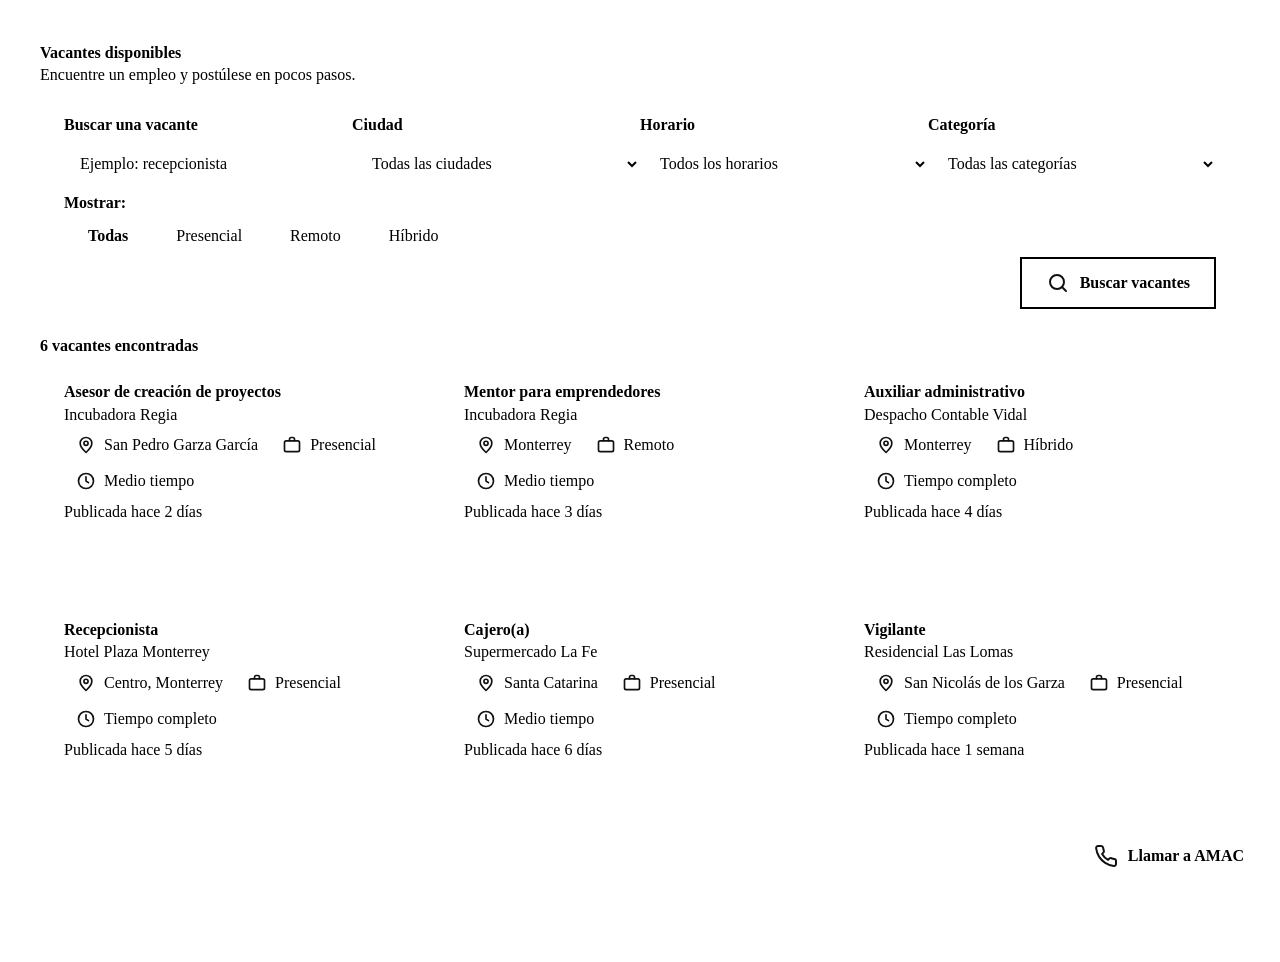
==== index.html @ e0e10a8a "Listado de vacantes, detalle y componentes de Persona 1" ====
<!DOCTYPE html>
<html lang="es">
<head>
  <meta charset="UTF-8">
  <meta name="viewport" content="width=device-width, initial-scale=1.0">
  <title>Vacantes disponibles | AMAC</title>
  <meta name="description" content="Encuentre un empleo y postúlese en pocos pasos. Vacantes en Monterrey y su área metropolitana.">
  <link rel="preconnect" href="https://fonts.googleapis.com">
  <link rel="preconnect" href="https://fonts.gstatic.com" crossorigin>
  <link rel="stylesheet" href="https://fonts.googleapis.com/css2?family=Baskervville:wght@400;600&amp;family=Work+Sans:wght@400;600;700&amp;display=swap">
  <link rel="stylesheet" href="css/variables.css">
  <link rel="stylesheet" href="css/base.css">
  <link rel="stylesheet" href="css/layout.css">
  <link rel="stylesheet" href="css/componentes.css">
</head>
<body>
  <a class="saltar-contenido" href="#principal">Saltar al contenido</a>

  <header class="encabezado">
    <div class="contenedor encabezado__interior">
      <a class="encabezado__marca" href="index.html" aria-label="AMAC, ir al inicio">AMAC</a>
      <nav class="navegacion" aria-label="Navegación principal">
        <ul class="navegacion__lista">
          <li><a class="navegacion__enlace" href="index.html" aria-current="page">Vacantes</a></li>
          <li><a class="navegacion__enlace" href="mis-solicitudes.html">Mis solicitudes</a></li>
          <li><a class="navegacion__enlace" href="empresa-vacantes.html">Para empresas</a></li>
          <li><a class="navegacion__enlace" href="login.html">Iniciar sesión</a></li>
          <li><a class="navegacion__enlace navegacion__enlace--destacado" href="registro-candidato.html">Crear cuenta</a></li>
        </ul>
      </nav>
    </div>
  </header>

  <main class="principal" id="principal">
    <div class="contenedor">
      <div class="cabecera-pagina">
        <h1>Vacantes disponibles</h1>
        <p class="cabecera-pagina__descripcion">Encuentre un empleo y postúlese en pocos pasos.</p>
      </div>

      <form class="buscador-filtros" action="index.html" method="get" role="search" aria-label="Buscar vacantes">
        <div class="buscador-filtros__campos">
          <div class="buscador-filtros__campo">
            <label class="buscador-filtros__etiqueta" for="buscar-vacante">Buscar una vacante</label>
            <input class="buscador-filtros__control" type="search" id="buscar-vacante" name="busqueda" autocomplete="off" placeholder="Ejemplo: recepcionista">
          </div>
          <div class="buscador-filtros__campo">
            <label class="buscador-filtros__etiqueta" for="ciudad">Ciudad</label>
            <select class="buscador-filtros__control" id="ciudad" name="ciudad">
            <option value="">Todas las ciudades</option>
            <option value="monterrey">Monterrey</option>
            <option value="san-pedro">San Pedro Garza García</option>
            <option value="santa-catarina">Santa Catarina</option>
            <option value="san-nicolas">San Nicolás de los Garza</option>
            <option value="guadalupe">Guadalupe</option>
            </select>
          </div>
          <div class="buscador-filtros__campo">
            <label class="buscador-filtros__etiqueta" for="horario">Horario</label>
            <select class="buscador-filtros__control" id="horario" name="horario">
            <option value="">Todos los horarios</option>
            <option value="medio-tiempo">Medio tiempo</option>
            <option value="tiempo-completo">Tiempo completo</option>
            <option value="por-horas">Por horas</option>
            </select>
          </div>
          <div class="buscador-filtros__campo">
            <label class="buscador-filtros__etiqueta" for="categoria">Categoría</label>
            <select class="buscador-filtros__control" id="categoria" name="categoria">
            <option value="">Todas las categorías</option>
            <option value="administracion">Administración</option>
            <option value="atencion">Atención al cliente</option>
            <option value="seguridad">Seguridad</option>
            <option value="ventas">Ventas y cajas</option>
            <option value="asesoria">Asesoría y capacitación</option>
            </select>
          </div>
        </div>

        <fieldset class="buscador-filtros__grupo">
          <legend class="buscador-filtros__leyenda">Mostrar:</legend>
          <div class="buscador-filtros__opciones">
            <div class="buscador-filtros__opcion">
              <input class="buscador-filtros__radio" type="radio" id="modalidad-todas" name="modalidad" value="todas" checked>
              <label class="buscador-filtros__chip" for="modalidad-todas">Todas</label>
            </div>
            <div class="buscador-filtros__opcion">
              <input class="buscador-filtros__radio" type="radio" id="modalidad-presencial" name="modalidad" value="presencial">
              <label class="buscador-filtros__chip" for="modalidad-presencial">Presencial</label>
            </div>
            <div class="buscador-filtros__opcion">
              <input class="buscador-filtros__radio" type="radio" id="modalidad-remoto" name="modalidad" value="remoto">
              <label class="buscador-filtros__chip" for="modalidad-remoto">Remoto</label>
            </div>
            <div class="buscador-filtros__opcion">
              <input class="buscador-filtros__radio" type="radio" id="modalidad-hibrido" name="modalidad" value="hibrido">
              <label class="buscador-filtros__chip" for="modalidad-hibrido">Híbrido</label>
            </div>
          </div>
        </fieldset>

        <div class="buscador-filtros__acciones">
          <button class="boton boton--acento" type="submit">
            <img class="boton__icono" src="img/icono-buscar.svg" alt="" width="24" height="24">
            Buscar vacantes
          </button>
        </div>
      </form>

      <p class="conteo-resultados" aria-live="polite">6 vacantes encontradas</p>

      <section class="lista-vacantes" aria-label="Resultados de vacantes">
        <article class="tarjeta-vacante">
          <h2 class="tarjeta-vacante__titulo">Asesor de creación de proyectos</h2>
          <p class="tarjeta-vacante__empresa">Incubadora Regia</p>
          <ul class="tarjeta-vacante__datos">
            <li class="etiqueta-dato"><img class="etiqueta-dato__icono" src="img/icono-ubicacion.svg" alt="" width="20" height="20"><span>San Pedro Garza García</span></li>
            <li class="etiqueta-dato"><img class="etiqueta-dato__icono" src="img/icono-maletin.svg" alt="" width="20" height="20"><span>Presencial</span></li>
            <li class="etiqueta-dato"><img class="etiqueta-dato__icono" src="img/icono-reloj.svg" alt="" width="20" height="20"><span>Medio tiempo</span></li>
          </ul>
          <p class="tarjeta-vacante__publicada">Publicada hace 2 días</p>
          <div class="tarjeta-vacante__accion">
            <a class="boton boton--primario boton--bloque" href="vacante.html" aria-label="Ver vacante de Asesor de creación de proyectos en Incubadora Regia">Ver vacante</a>
          </div>
        </article>
        <article class="tarjeta-vacante">
          <h2 class="tarjeta-vacante__titulo">Mentor para emprendedores</h2>
          <p class="tarjeta-vacante__empresa">Incubadora Regia</p>
          <ul class="tarjeta-vacante__datos">
            <li class="etiqueta-dato"><img class="etiqueta-dato__icono" src="img/icono-ubicacion.svg" alt="" width="20" height="20"><span>Monterrey</span></li>
            <li class="etiqueta-dato"><img class="etiqueta-dato__icono" src="img/icono-maletin.svg" alt="" width="20" height="20"><span>Remoto</span></li>
            <li class="etiqueta-dato"><img class="etiqueta-dato__icono" src="img/icono-reloj.svg" alt="" width="20" height="20"><span>Medio tiempo</span></li>
          </ul>
          <p class="tarjeta-vacante__publicada">Publicada hace 3 días</p>
          <div class="tarjeta-vacante__accion">
            <a class="boton boton--primario boton--bloque" href="vacante.html" aria-label="Ver vacante de Mentor para emprendedores en Incubadora Regia">Ver vacante</a>
          </div>
        </article>
        <article class="tarjeta-vacante">
          <h2 class="tarjeta-vacante__titulo">Auxiliar administrativo</h2>
          <p class="tarjeta-vacante__empresa">Despacho Contable Vidal</p>
          <ul class="tarjeta-vacante__datos">
            <li class="etiqueta-dato"><img class="etiqueta-dato__icono" src="img/icono-ubicacion.svg" alt="" width="20" height="20"><span>Monterrey</span></li>
            <li class="etiqueta-dato"><img class="etiqueta-dato__icono" src="img/icono-maletin.svg" alt="" width="20" height="20"><span>Híbrido</span></li>
            <li class="etiqueta-dato"><img class="etiqueta-dato__icono" src="img/icono-reloj.svg" alt="" width="20" height="20"><span>Tiempo completo</span></li>
          </ul>
          <p class="tarjeta-vacante__publicada">Publicada hace 4 días</p>
          <div class="tarjeta-vacante__accion">
            <a class="boton boton--primario boton--bloque" href="vacante.html" aria-label="Ver vacante de Auxiliar administrativo en Despacho Contable Vidal">Ver vacante</a>
          </div>
        </article>
        <article class="tarjeta-vacante">
          <h2 class="tarjeta-vacante__titulo">Recepcionista</h2>
          <p class="tarjeta-vacante__empresa">Hotel Plaza Monterrey</p>
          <ul class="tarjeta-vacante__datos">
            <li class="etiqueta-dato"><img class="etiqueta-dato__icono" src="img/icono-ubicacion.svg" alt="" width="20" height="20"><span>Centro, Monterrey</span></li>
            <li class="etiqueta-dato"><img class="etiqueta-dato__icono" src="img/icono-maletin.svg" alt="" width="20" height="20"><span>Presencial</span></li>
            <li class="etiqueta-dato"><img class="etiqueta-dato__icono" src="img/icono-reloj.svg" alt="" width="20" height="20"><span>Tiempo completo</span></li>
          </ul>
          <p class="tarjeta-vacante__publicada">Publicada hace 5 días</p>
          <div class="tarjeta-vacante__accion">
            <a class="boton boton--primario boton--bloque" href="vacante.html" aria-label="Ver vacante de Recepcionista en Hotel Plaza Monterrey">Ver vacante</a>
          </div>
        </article>
        <article class="tarjeta-vacante">
          <h2 class="tarjeta-vacante__titulo">Cajero(a)</h2>
          <p class="tarjeta-vacante__empresa">Supermercado La Fe</p>
          <ul class="tarjeta-vacante__datos">
            <li class="etiqueta-dato"><img class="etiqueta-dato__icono" src="img/icono-ubicacion.svg" alt="" width="20" height="20"><span>Santa Catarina</span></li>
            <li class="etiqueta-dato"><img class="etiqueta-dato__icono" src="img/icono-maletin.svg" alt="" width="20" height="20"><span>Presencial</span></li>
            <li class="etiqueta-dato"><img class="etiqueta-dato__icono" src="img/icono-reloj.svg" alt="" width="20" height="20"><span>Medio tiempo</span></li>
          </ul>
          <p class="tarjeta-vacante__publicada">Publicada hace 6 días</p>
          <div class="tarjeta-vacante__accion">
            <a class="boton boton--primario boton--bloque" href="vacante.html" aria-label="Ver vacante de Cajero(a) en Supermercado La Fe">Ver vacante</a>
          </div>
        </article>
        <article class="tarjeta-vacante">
          <h2 class="tarjeta-vacante__titulo">Vigilante</h2>
          <p class="tarjeta-vacante__empresa">Residencial Las Lomas</p>
          <ul class="tarjeta-vacante__datos">
            <li class="etiqueta-dato"><img class="etiqueta-dato__icono" src="img/icono-ubicacion.svg" alt="" width="20" height="20"><span>San Nicolás de los Garza</span></li>
            <li class="etiqueta-dato"><img class="etiqueta-dato__icono" src="img/icono-maletin.svg" alt="" width="20" height="20"><span>Presencial</span></li>
            <li class="etiqueta-dato"><img class="etiqueta-dato__icono" src="img/icono-reloj.svg" alt="" width="20" height="20"><span>Tiempo completo</span></li>
          </ul>
          <p class="tarjeta-vacante__publicada">Publicada hace 1 semana</p>
          <div class="tarjeta-vacante__accion">
            <a class="boton boton--primario boton--bloque" href="vacante.html" aria-label="Ver vacante de Vigilante en Residencial Las Lomas">Ver vacante</a>
          </div>
        </article>
      </section>
    </div>
  </main>

  <footer class="pie">
    <div class="contenedor pie__rejilla">
      <div>
        <p class="pie__marca">AMAC</p>
        <p>Plataforma de empleo para personas adultas mayores en Monterrey y su área metropolitana.</p>
      </div>
      <nav aria-label="Enlaces del pie de página">
        <p class="pie__titulo">Explorar</p>
        <ul class="pie__lista">
          <li><a class="pie__enlace" href="index.html">Vacantes disponibles</a></li>
          <li><a class="pie__enlace" href="mis-solicitudes.html">Mis solicitudes</a></li>
          <li><a class="pie__enlace" href="empresa-vacantes.html">Para empresas</a></li>
        </ul>
      </nav>
      <div>
        <p class="pie__titulo">¿Necesita ayuda?</p>
        <p>Llámenos y con gusto le ayudamos a postularse.</p>
        <p><a class="pie__enlace" href="tel:+528100000000">81 0000 0000</a></p>
      </div>
    </div>
    <div class="contenedor">
      <p class="pie__legal">© 2026 AMAC · Proyecto escolar OT2026-WEB</p>
    </div>
  </footer>

  <a class="boton-ayuda" href="tel:+528100000000">
    <img class="boton-ayuda__icono" src="img/icono-telefono.svg" alt="" width="24" height="24">
    <span>Llamar a AMAC</span>
  </a>
</body>
</html>
---- css/base.css ----
*,
*::before,
*::after { box-sizing: border-box; }

html { font-size: 100%; -webkit-text-size-adjust: 100%; }

body {
  margin: 0;
  background: var(--color-fondo);
  color: var(--color-texto);
  font-family: var(--fuente-base);
  font-size: var(--texto-base);
  line-height: 1.6;
}

h1, h2, h3 {
  margin: 0 0 var(--espacio-s);
  font-family: var(--fuente-titulo);
  font-weight: 600;
  line-height: 1.2;
}
h1 { font-size: var(--texto-h1); }
h2 { font-size: var(--texto-h2); }
h3 { font-size: var(--texto-base); }

p { margin: 0 0 var(--espacio-m); }

a { color: var(--color-primario); text-underline-offset: 0.2em; }
a:hover { text-decoration-thickness: 3px; }

img, svg { max-width: 100%; }
img { height: auto; }

button, input, select, textarea { font: inherit; color: inherit; }


:focus-visible {
  outline: 3px solid var(--color-foco);
  outline-offset: 3px;
}

.saltar-contenido {
  position: absolute;
  left: -9999px;
  top: 0;
  z-index: 100;
  padding: 0.75rem 1.25rem;
  background: var(--color-fondo);
  color: var(--color-primario);
  font-weight: 700;
  border-radius: var(--radio);
}
.saltar-contenido:focus { left: 1rem; top: 1rem; }

@media (prefers-reduced-motion: reduce) {
  *, *::before, *::after { transition: none !important; animation: none !important; scroll-behavior: auto !important; }
}
---- css/layout.css ----
.contenedor {
  width: min(100% - 2rem, 1200px);
  margin-inline: auto;
}

/* ---------- Encabezado ---------- */
.encabezado {
  background: var(--color-cabecera);
  color: #ffffff;
}
.encabezado__interior {
  display: flex;
  flex-wrap: wrap;
  align-items: center;
  justify-content: space-between;
  gap: var(--espacio-s) var(--espacio-l);
  padding-block: var(--espacio-m);
}
.encabezado__marca {
  display: inline-flex;
  align-items: center;
  gap: 0.625rem;
  min-height: var(--altura-control);
  color: #ffffff;
  font-family: var(--fuente-titulo);
  font-size: 2.25rem;
  font-weight: 600;
  line-height: 1.2;
  text-decoration: none;
}
.encabezado__marca::before {
  content: "";
  width: 0.75rem;
  height: 0.75rem;
  border-radius: 50%;
  background: var(--color-acento);
}

.navegacion__lista {
  display: flex;
  flex-wrap: wrap;
  gap: var(--espacio-s);
  margin: 0;
  padding: 0;
  list-style: none;
}
.navegacion__enlace {
  display: inline-flex;
  align-items: center;
  min-height: var(--altura-control);
  padding: 0.25rem 1rem;
  border-bottom: 3px solid transparent;
  border-radius: var(--radio);
  color: #ffffff;
  font-weight: 600;
  text-decoration: none;
}
.navegacion__enlace:hover { background: rgb(255 255 255 / 0.15); }
.navegacion__enlace[aria-current="page"] { border-bottom-color: var(--color-acento); }
.navegacion__enlace--destacado { background: #ffffff; color: var(--color-primario); }
.navegacion__enlace--destacado:hover { background: var(--color-fondo-busqueda); }

.encabezado :focus-visible,
.pie :focus-visible { outline-color: var(--color-foco-oscuro); }

/* ---------- Contenido principal ---------- */
.principal { padding-block: var(--espacio-l) var(--espacio-xl); }

.cabecera-pagina { margin-bottom: var(--espacio-l); }
.cabecera-pagina__descripcion { margin: 0; color: var(--color-texto-suave); }

/* ---------- Rejilla de vacantes  ---------- */
.lista-vacantes {
  display: grid;
  grid-template-columns: 1fr;
  gap: var(--espacio-l);
}

/* ---------- Detalle de vacante ---------- */
.detalle-vacante {
  display: grid;
  grid-template-columns: minmax(0, 1fr);
  gap: var(--espacio-l);
}

/* ---------- Pie de pagina ---------- */
.pie {
  padding-block: var(--espacio-l) 6rem; /* espacio extra: no tapar contenido con el boton flotante */
  background: var(--color-primario);
  color: #ffffff;
}
.pie__rejilla {
  display: grid;
  grid-template-columns: 1fr;
  gap: var(--espacio-l);
}
.pie__marca {
  margin-bottom: var(--espacio-s);
  font-family: var(--fuente-titulo);
  font-size: 2rem;
  font-weight: 600;
}
.pie__titulo { margin-bottom: var(--espacio-s); font-weight: 700; }
.pie__lista { margin: 0; padding: 0; list-style: none; }
.pie__enlace {
  display: inline-flex;
  align-items: center;
  min-height: var(--altura-control);
  color: #ffffff;
}
.pie__legal {
  margin: var(--espacio-l) 0 0;
  padding-top: var(--espacio-m);
  border-top: 1px solid rgb(255 255 255 / 0.35);
}

/* ---------- Tablet ---------- */
@media (min-width: 768px) {
  h1 { font-size: var(--texto-h1-grande); }
  .lista-vacantes { grid-template-columns: repeat(2, 1fr); }
  .pie__rejilla { grid-template-columns: repeat(2, 1fr); }
}

/* ---------- Escritorio ---------- */
@media (min-width: 1024px) {
  .lista-vacantes { grid-template-columns: repeat(3, 1fr); }
  .pie__rejilla { grid-template-columns: 2fr 1fr 1fr; }

  .detalle-vacante {
    grid-template-columns: minmax(0, 1fr) 20rem;
    grid-template-areas:
      "encabezado lateral"
      "contenido  lateral";
    column-gap: var(--espacio-xl);
    align-items: start;
  }
  .detalle-vacante__encabezado { grid-area: encabezado; }
  .detalle-vacante__lateral { grid-area: lateral; }
  .detalle-vacante__contenido { grid-area: contenido; }
}
---- css/componentes.css ----
.boton {
  display: inline-flex;
  align-items: center;
  justify-content: center;
  gap: 0.625rem;
  min-height: var(--altura-control);
  padding: 0.75rem 1.5rem;
  border: 2px solid transparent;
  border-radius: var(--radio);
  font-weight: 700;
  line-height: 1.2;
  text-align: center;
  text-decoration: none;
  cursor: pointer;
}
.boton__icono { width: 1.5rem; height: 1.5rem; flex: none; }
.boton--bloque { width: 100%; }

.boton--primario { background: var(--color-primario); border-color: var(--color-primario); color: #ffffff; }
.boton--primario:hover { background: var(--color-primario-oscuro); }

/* Texto oscuro sobre coral: 8.5:1 (blanco sobre coral solo daba 2.5:1) */
.boton--acento { background: var(--color-acento); border-color: var(--color-acento); color: var(--color-texto); }
.boton--acento:hover { background: var(--color-acento-oscuro); border-color: var(--color-acento-oscuro); }

.boton--secundario { background: #ffffff; border-color: var(--color-primario); color: var(--color-primario); }
.boton--secundario:hover { background: var(--color-fondo-busqueda); }

/* ---------- Dato en forma de pastilla  ---------- */
.etiqueta-dato {
  display: inline-flex;
  align-items: center;
  gap: 0.5rem;
  min-height: 2.25rem;
  padding: 0.25rem 0.75rem;
  background: #ffffff;
  border: 1px solid var(--color-borde-tarjeta);
  border-radius: var(--radio);
}
.etiqueta-dato__icono { width: 1.25rem; height: 1.25rem; flex: none; }

/* ---------- Tarjeta de vacante  ---------- */
.tarjeta-vacante {
  display: flex;
  flex-direction: column;
  gap: var(--espacio-m);
  padding: 1.5rem;
  background: var(--color-fondo-tarjeta);
  border: 1px solid var(--color-borde-tarjeta);
  border-radius: var(--radio);
}
.tarjeta-vacante__titulo { margin: 0; font-size: var(--texto-titulo-tarjeta); }
.tarjeta-vacante__empresa { margin: 0; color: var(--color-texto-suave); }
.tarjeta-vacante__datos { display: flex; flex-wrap: wrap; gap: var(--espacio-s); margin: 0; padding: 0; list-style: none; }
.tarjeta-vacante__publicada { margin: 0; color: var(--color-texto-suave); }
.tarjeta-vacante__accion { margin-top: auto; }

/* ---------- Buscador y filtros  ---------- */
.buscador-filtros {
  display: grid;
  grid-template-columns: minmax(0, 1fr);
  gap: var(--espacio-l);
  padding: 1.5rem;
  background: var(--color-fondo-busqueda);
  border-radius: var(--radio);
}
.buscador-filtros__campos { display: grid; grid-template-columns: minmax(0, 1fr); gap: var(--espacio-m); }
.buscador-filtros__campo { display: flex; flex-direction: column; gap: var(--espacio-s); }
.buscador-filtros__etiqueta { font-weight: 600; }
.buscador-filtros__control {
  width: 100%;
  min-width: 0;
  min-height: 3.25rem;
  padding: 0.5rem 1rem;
  background: #ffffff;
  border: 2px solid var(--color-borde-campo);
  border-radius: var(--radio);
}
.buscador-filtros__control::placeholder { color: var(--color-texto-suave); opacity: 1; }

.buscador-filtros__grupo { margin: 0; padding: 0; border: 0; min-width: 0; }
.buscador-filtros__leyenda { margin-bottom: var(--espacio-s); padding: 0; font-weight: 600; }
.buscador-filtros__opciones { display: flex; flex-wrap: wrap; gap: var(--espacio-s) var(--espacio-m); }
.buscador-filtros__opcion { position: relative; }
.buscador-filtros__radio { position: absolute; top: 0; left: 0; width: 1px; height: 1px; opacity: 0; }
.buscador-filtros__chip {
  display: inline-flex;
  align-items: center;
  min-height: var(--altura-control);
  padding: 0.5rem 1.5rem;
  background: #ffffff;
  border: 2px solid var(--color-borde-campo);
  border-radius: var(--radio);
  cursor: pointer;
}
.buscador-filtros__radio:checked + .buscador-filtros__chip { background: var(--color-acento); font-weight: 700; }
.buscador-filtros__radio:focus-visible + .buscador-filtros__chip { outline: 3px solid var(--color-foco); outline-offset: 3px; }
.buscador-filtros__acciones { display: flex; }

.conteo-resultados { margin: var(--espacio-l) 0 var(--espacio-m); font-weight: 600; }

/* ---------- Detalle de vacantes ---------- */
.detalle-vacante__volver {
  display: inline-flex;
  align-items: center;
  gap: var(--espacio-s);
  min-height: var(--altura-control);
  margin-bottom: var(--espacio-m);
  color: var(--color-texto);
  font-weight: 700;
}
.detalle-vacante__volver-icono { width: 1.25rem; height: 1.25rem; }
.detalle-vacante__empresa { margin: 0 0 var(--espacio-m); font-weight: 700; }
.detalle-vacante__etiquetas { display: flex; flex-wrap: wrap; gap: var(--espacio-s); margin: 0; padding: 0; list-style: none; }

.detalle-vacante__contenido h2 { margin: var(--espacio-l) 0 var(--espacio-s); font-size: var(--texto-seccion); font-weight: 400; }
.detalle-vacante__contenido h2:first-child { margin-top: 0; }
.detalle-vacante__contenido p,
.detalle-vacante__lista { font-size: var(--texto-lista); line-height: 1.8; }
.detalle-vacante__lista { margin: 0; padding-left: 1.5rem; }

.detalle-vacante__lateral { display: grid; gap: var(--espacio-m); }
.detalle-vacante__resumen,
.detalle-vacante__ayuda { padding: 1.5rem; border-radius: var(--radio); }
.detalle-vacante__resumen { background: var(--color-fondo-resumen); }
.detalle-vacante__ayuda { background: var(--color-fondo-busqueda); }
.detalle-vacante__resumen h2,
.detalle-vacante__ayuda h2 { font-size: var(--texto-h2); font-weight: 400; }
.detalle-vacante__datos { margin: 0 0 var(--espacio-m); }
.detalle-vacante__datos dt { margin-top: var(--espacio-m); }
.detalle-vacante__datos dd { margin: 0; font-weight: 700; }
.detalle-vacante__nota { margin: var(--espacio-m) 0 0; }
.detalle-vacante__ayuda p { margin-bottom: var(--espacio-m); }

/* ---------- Boton flotante de ayuda ---------- */
.boton-ayuda {
  position: fixed;
  right: 1rem;
  bottom: 1rem;
  z-index: 50;
  display: inline-flex;
  align-items: center;
  gap: 0.625rem;
  min-height: 3.5rem;
  padding: 0.75rem 1.25rem;
  background: var(--color-acento);
  border: 2px solid var(--color-primario);
  border-radius: var(--radio);
  box-shadow: var(--sombra-ayuda);
  color: var(--color-texto);
  font-weight: 700;
  text-decoration: none;
}
.boton-ayuda:hover { background: var(--color-acento-oscuro); }
.boton-ayuda:focus-visible { outline: 3px solid var(--color-foco); outline-offset: 3px; box-shadow: 0 0 0 3px #ffffff; }
.boton-ayuda__icono { width: 1.5rem; height: 1.5rem; }

/* ---------- Tablet y escritorio ---------- */
@media (min-width: 768px) {
  .buscador-filtros__campos { grid-template-columns: repeat(2, minmax(0, 1fr)); }
  .buscador-filtros__acciones { justify-content: flex-end; }
}
@media (min-width: 1024px) {
  .buscador-filtros__campos { grid-template-columns: repeat(4, minmax(0, 1fr)); }
}
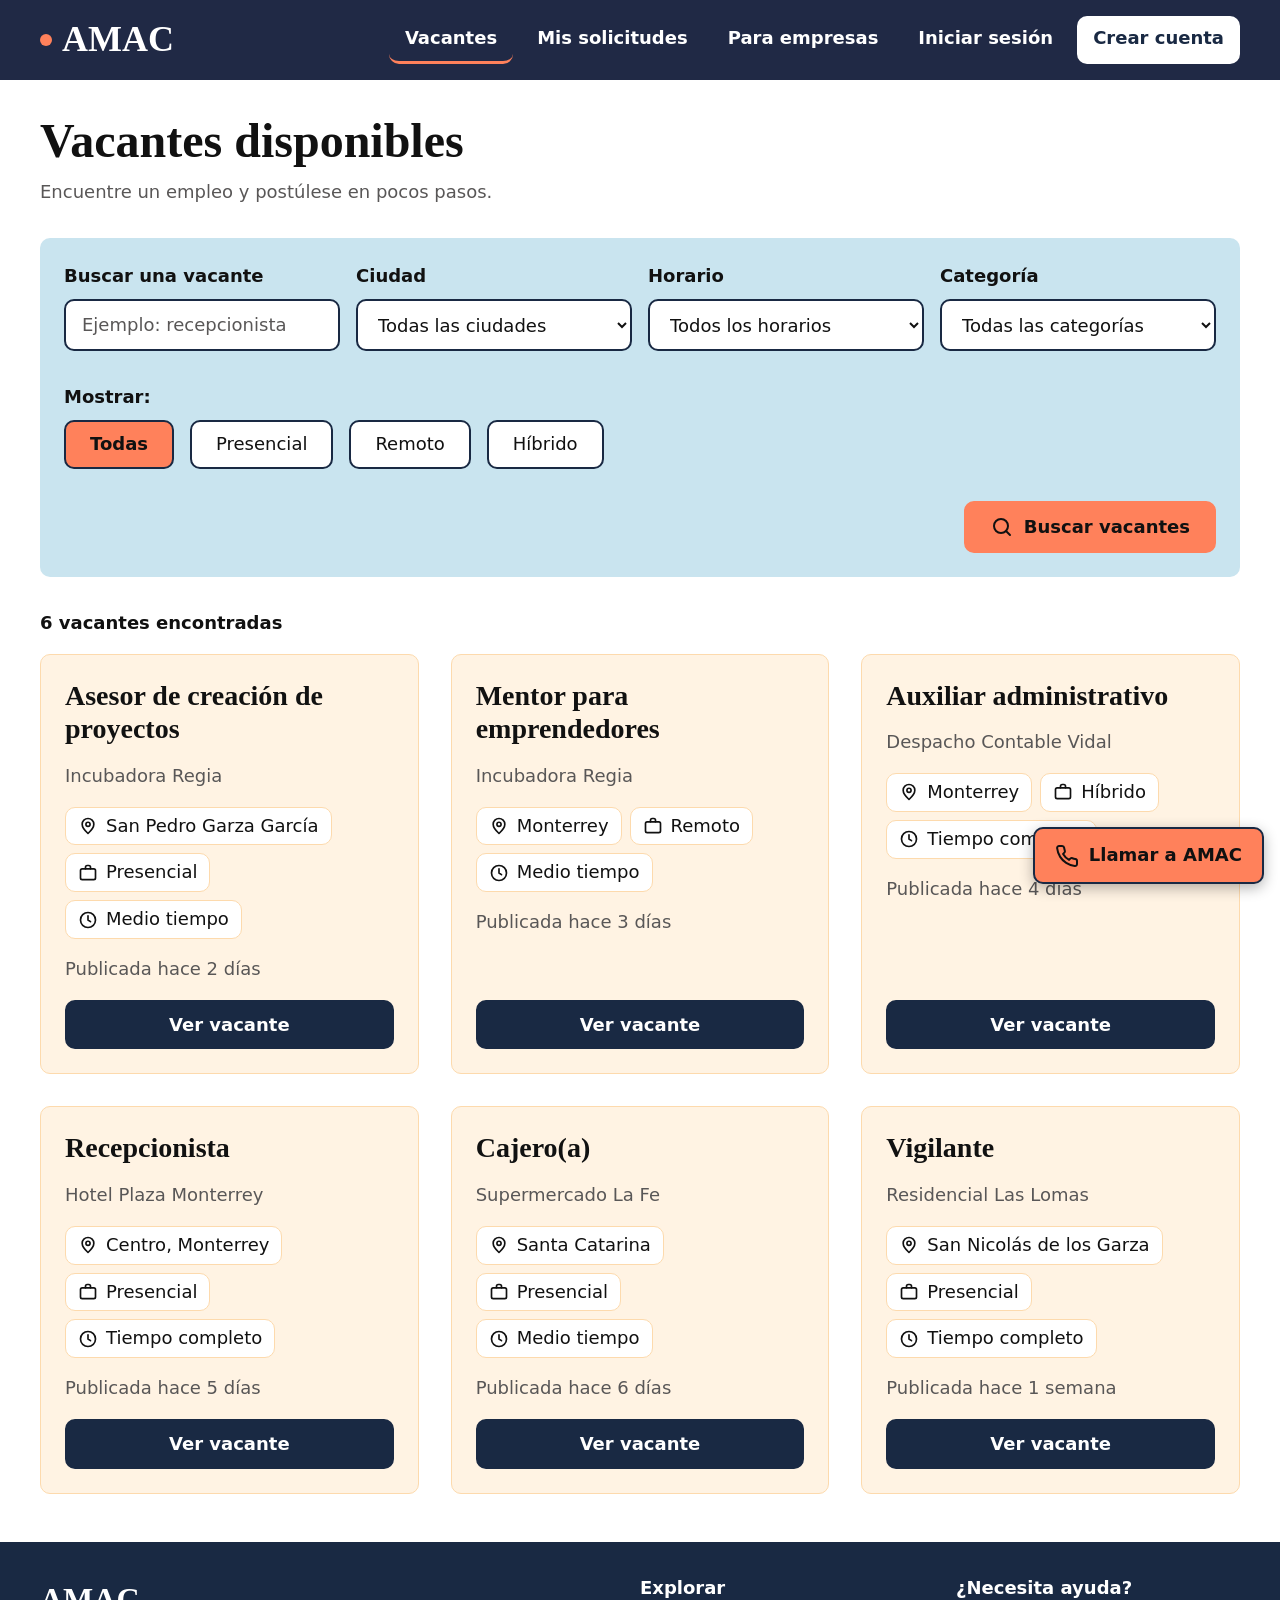
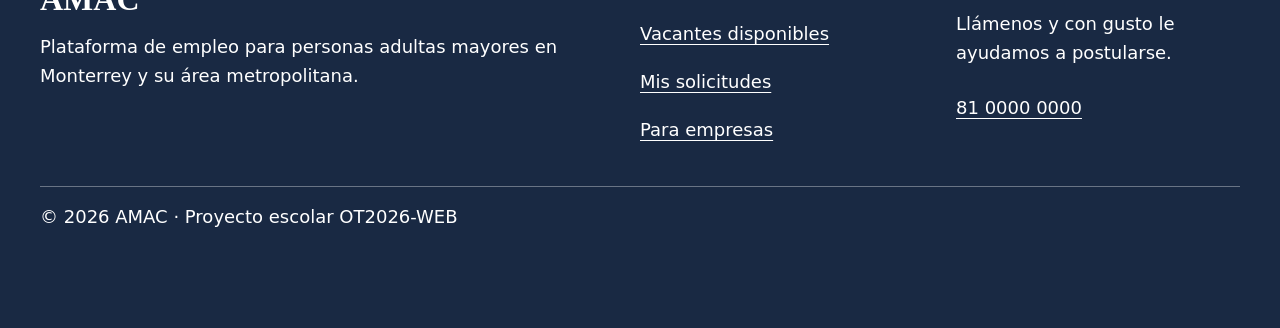
==== commit ffc546da: "Completa el inicio de sesión y el registro de candidato" ====
--- a/index.html
+++ b/index.html
@@ -8,7 +8,7 @@
   <link rel="preconnect" href="https://fonts.googleapis.com">
   <link rel="preconnect" href="https://fonts.gstatic.com" crossorigin>
   <link rel="stylesheet" href="https://fonts.googleapis.com/css2?family=Baskervville:wght@400;600&amp;family=Work+Sans:wght@400;600;700&amp;display=swap">
-  <link rel="stylesheet" href="css/variables.css">
+  <link rel="stylesheet" href="css/variable.css">
   <link rel="stylesheet" href="css/base.css">
   <link rel="stylesheet" href="css/layout.css">
   <link rel="stylesheet" href="css/componentes.css">
--- a/css/variable.css
+++ b/css/variable.css
@@ -0,0 +1,42 @@
+:root {
+  
+  --color-primario: #192943;  
+  --color-primario-oscuro: #0e1a2f;   
+  --color-cabecera: #202945;     
+  --color-acento: #ff815b; 
+  --color-acento-oscuro: #ff6a3d;      
+  --color-fondo: #ffffff;
+  --color-fondo-busqueda: #c9e4ef;     
+  --color-fondo-resumen: #ffdaae;     
+  --color-fondo-tarjeta: #fff3e3;     
+  --color-borde-tarjeta: #fddaad;
+  --color-borde-campo: #192943;   
+
+  --color-texto: #111111;
+  --color-texto-suave: #595757;        
+
+  --color-exito: #15803d;
+  --color-error: #b91c1c;
+
+ 
+  --color-foco: #192943;
+  --color-foco-oscuro: #ff815b;        
+
+  --fuente-base: "Work Sans", system-ui, -apple-system, "Segoe UI", sans-serif;
+  --fuente-titulo: "Baskervville", Georgia, "Times New Roman", serif;
+  --texto-base: 1.125rem;              
+  --texto-h1: 2rem;                   
+  --texto-h1-grande: 3rem;            
+  --texto-h2: 1.5rem;
+  --texto-titulo-tarjeta: 1.75rem;     
+  --texto-seccion: 1.75rem;
+  --texto-lista: 1.25rem;
+
+  --espacio-s: 0.5rem;
+  --espacio-m: 1rem;
+  --espacio-l: 2rem;
+  --espacio-xl: 3rem;
+  --radio: 0.625rem;                   
+  --altura-control: 3rem;             
+  --sombra-ayuda: 0 4px 14px rgb(0 0 0 / 0.3);
+}
--- a/css/componentes.css
+++ b/css/componentes.css
@@ -162,4 +162,50 @@
 }
 @media (min-width: 1024px) {
   .buscador-filtros__campos { grid-template-columns: repeat(4, minmax(0, 1fr)); }
+}
+
+/* Persona 2 — Inicio de sesión y campos de formulario */
+.acceso {
+  width: calc(100% - 2rem);
+  max-width: 36rem;
+  margin-inline: auto;
+}
+
+.acceso form {
+  margin-block: 1.5rem;
+}
+
+.campo-formulario {
+  display: grid;
+  gap: 0.5rem;
+  margin-block-end: 1rem;
+}
+
+.campo-formulario label {
+  font-weight: 600;
+}
+
+.campo-formulario input:not([type="checkbox"]),
+.campo-formulario textarea {
+  box-sizing: border-box;
+  width: 100%;
+  min-height: 3.25rem;
+  padding: 0.625rem 0.75rem;
+  border: 2px solid var(--color-primario);
+  border-radius: 0.5rem;
+  font: inherit;
+}
+
+.campo-formulario__ayuda {
+  margin: 0;
+  color: var(--color-texto-suave);
+}
+
+.campo-formulario input[aria-invalid="true"] {
+  border-color: var(--color-error);
+}
+
+.campo-formulario__error {
+  margin: 0;
+  color: var(--color-error);
 }
